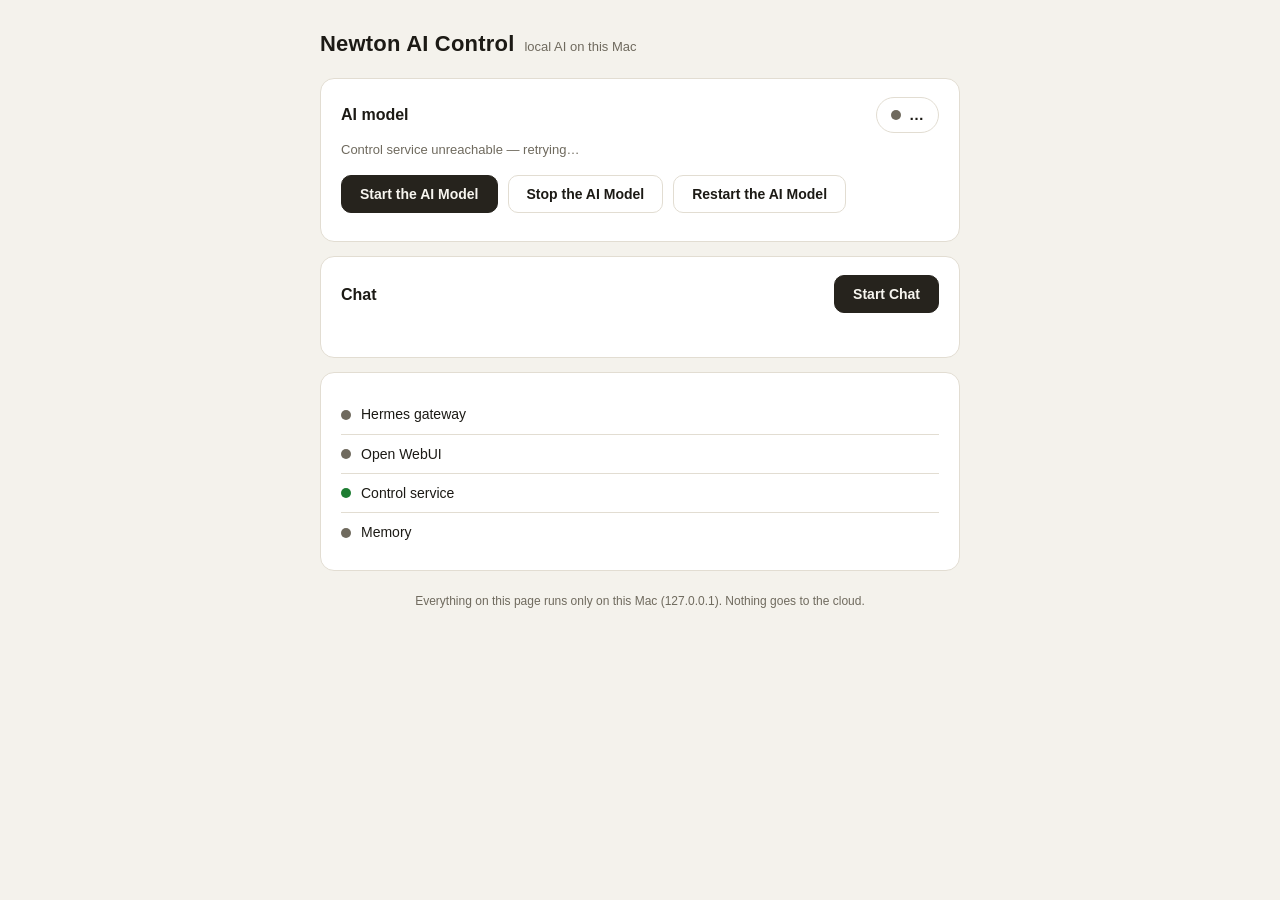
==== scripts/control-panel.html @ 0d7c9be0 "Make Qwen on-demand behind one Newton AI Control app; boot lands on model OFF Commission #4. The Mac" ====
<!DOCTYPE html>
<html lang="en">
<head>
<meta charset="utf-8">
<meta name="viewport" content="width=device-width, initial-scale=1">
<title>Newton AI Control</title>
<style>
  :root {
    --bg: #f4f2ec; --card: #ffffff; --ink: #1c1a15; --muted: #6f6a5e;
    --line: #e2ddd2; --gold: #b8860b; --green: #1e7d32; --red: #b3261e;
    --amber: #9a6b00; --amber-bg: #fdf3d7; --red-bg: #fbeae9;
    --btn: #26231d; --btn-ink: #f7f5ef;
  }
  @media (prefers-color-scheme: dark) {
    :root {
      --bg: #171512; --card: #211e19; --ink: #ece8de; --muted: #a49d8e;
      --line: #37332b; --gold: #d4a017; --green: #63c76f; --red: #ef8a80;
      --amber: #e5b64a; --amber-bg: #2e2717; --red-bg: #34201e;
      --btn: #ece8de; --btn-ink: #171512;
    }
  }
  * { box-sizing: border-box; }
  body { margin: 0; background: var(--bg); color: var(--ink);
         font: 15px/1.45 -apple-system, "SF Pro Text", Helvetica, Arial, sans-serif; }
  .wrap { max-width: 680px; margin: 0 auto; padding: 28px 20px 60px; }
  header { display: flex; align-items: baseline; gap: 10px; margin-bottom: 18px; }
  header h1 { font-size: 22px; margin: 0; letter-spacing: .2px; }
  header .sub { color: var(--muted); font-size: 13px; }
  .card { background: var(--card); border: 1px solid var(--line);
          border-radius: 14px; padding: 18px 20px; margin-bottom: 14px; }
  .model-head { display: flex; align-items: center; justify-content: space-between;
                gap: 12px; flex-wrap: wrap; }
  .model-title { font-size: 16px; font-weight: 600; }
  .pill { display: inline-flex; align-items: center; gap: 8px; font-weight: 600;
          font-size: 15px; padding: 6px 14px; border-radius: 999px;
          border: 1px solid var(--line); }
  .dot { width: 10px; height: 10px; border-radius: 50%; background: var(--muted);
         flex: none; }
  .dot.on   { background: var(--green); }
  .dot.off  { background: var(--muted); }
  .dot.warn { background: var(--amber); }
  .dot.err  { background: var(--red); }
  .dot.busy { background: var(--amber); animation: pulse 1.2s ease-in-out infinite; }
  @keyframes pulse { 50% { opacity: .35; } }
  .detail { color: var(--muted); font-size: 13px; margin-top: 8px; min-height: 18px; }
  .btnrow { display: flex; gap: 10px; margin-top: 16px; flex-wrap: wrap; }
  button, .linkbtn {
    appearance: none; border: 1px solid var(--line); background: var(--card);
    color: var(--ink); font: 600 14px/1 -apple-system, sans-serif;
    padding: 11px 18px; border-radius: 10px; cursor: pointer; text-decoration: none;
    display: inline-flex; align-items: center; gap: 8px;
  }
  button.primary, .linkbtn.primary { background: var(--btn); color: var(--btn-ink);
                                     border-color: var(--btn); }
  button:disabled { opacity: .40; cursor: default; }
  button:not(:disabled):hover, .linkbtn:hover { filter: brightness(1.06); }
  .rows { margin: 4px 0 0; }
  .row { display: flex; align-items: center; justify-content: space-between;
         padding: 9px 0; border-top: 1px solid var(--line); font-size: 14px; }
  .row:first-child { border-top: none; }
  .row .name { display: flex; align-items: center; gap: 10px; }
  .row .val { color: var(--muted); font-size: 13px; text-align: right; }
  .banner { border-radius: 12px; padding: 12px 16px; font-size: 13.5px;
            margin-bottom: 14px; border: 1px solid var(--line); display: none; }
  .banner.amber { background: var(--amber-bg); color: var(--amber); display: block; }
  .banner.red   { background: var(--red-bg);   color: var(--red);   display: block; }
  .banner code { font: 12px ui-monospace, Menlo, monospace; user-select: all;
                 word-break: break-all; }
  .lastop { font-size: 13px; color: var(--muted); margin-top: 10px; }
  .lastop.err { color: var(--red); }
  footer { color: var(--muted); font-size: 12px; margin-top: 22px;
           text-align: center; }
</style>
</head>
<body>
<div class="wrap">
  <header>
    <h1>Newton AI Control</h1>
    <span class="sub">local AI on this Mac</span>
  </header>

  <div id="banner-legacy" class="banner"></div>
  <div id="banner-b" class="banner"></div>
  <div id="banner-chat" class="banner"></div>

  <div class="card">
    <div class="model-head">
      <div class="model-title">AI model &nbsp;<span class="sub" id="model-name"></span></div>
      <span class="pill"><span class="dot" id="model-dot"></span><span id="model-state">…</span></span>
    </div>
    <div class="detail" id="model-detail">Checking…</div>
    <div class="btnrow">
      <button id="btn-start"   class="primary" onclick="op('start')">Start the AI Model</button>
      <button id="btn-stop"    onclick="op('stop')">Stop the AI Model</button>
      <button id="btn-restart" onclick="op('restart')">Restart the AI Model</button>
    </div>
    <div class="lastop" id="lastop"></div>
  </div>

  <div class="card">
    <div class="model-head">
      <div class="model-title">Chat</div>
      <a class="linkbtn primary" id="btn-chat" href="http://127.0.0.1:3000" target="_blank" rel="noopener">Start Chat</a>
    </div>
    <div class="detail" id="chat-detail"></div>
  </div>

  <div class="card">
    <div class="rows">
      <div class="row"><span class="name"><span class="dot" id="dot-hermes"></span>Hermes gateway</span><span class="val" id="val-hermes"></span></div>
      <div class="row"><span class="name"><span class="dot" id="dot-webui"></span>Open WebUI</span><span class="val" id="val-webui"></span></div>
      <div class="row"><span class="name"><span class="dot on"></span>Control service</span><span class="val" id="val-control"></span></div>
      <div class="row"><span class="name"><span class="dot" id="dot-mem"></span>Memory</span><span class="val" id="val-mem"></span></div>
    </div>
  </div>

  <footer>Everything on this page runs only on this Mac (127.0.0.1). Nothing goes to the cloud.</footer>
</div>

<script>
"use strict";
const $ = id => document.getElementById(id);
let busyClick = false;

async function op(name) {
  if (busyClick) return;
  busyClick = true;
  try {
    const r = await fetch("/api/model/" + name, {
      method: "POST",
      headers: { "X-Newton-Control": "1" }
    });
    await r.json().catch(() => ({}));
  } catch (e) { /* status poll will surface it */ }
  busyClick = false;
  refresh();
}

function dotClass(state) {
  return { Running: "on", Stopped: "off", Starting: "busy",
           Stopping: "busy", Recovering: "busy", Unhealthy: "err" }[state] || "warn";
}

function render(s) {
  const m = s.model, opn = s.operation;
  $("model-state").textContent = m.state;
  $("model-dot").className = "dot " + dotClass(m.state);
  $("model-name").textContent = m.alias ? "(" + m.alias + ", local)" : "";

  let detail = "";
  if (m.state === "Running") {
    detail = "Serving on " + (m.endpoint || "127.0.0.1:8080");
    if (m.pid) detail += " · pid " + m.pid;
    if (m.rss_gib) detail += " · " + m.rss_gib + " GiB";
  } else if (m.state === "Stopped") {
    detail = "The model is unloaded and using no memory. Start it when you need the local AI.";
  } else if (m.state === "Starting") {
    detail = "Loading the model into memory — this can take a minute or two…";
  } else if (m.state === "Stopping") {
    detail = "Unloading the model…";
  } else if (m.state === "Recovering") {
    detail = "The model stopped unexpectedly — bringing it back…";
  } else if (m.state === "Unhealthy") {
    detail = "The model is not responding normally." +
             (m.recovery && m.recovery.gave_up
              ? " Automatic recovery gave up — try Restart." : "");
  }
  if (m.error) detail += "  (" + m.error + ")";
  $("model-detail").textContent = detail;

  const inOp = !!opn;
  $("btn-start").disabled   = inOp || ["Running","Starting","Stopping","Recovering"].includes(m.state);
  $("btn-stop").disabled    = inOp || m.state === "Stopped";
  $("btn-restart").disabled = inOp || ["Stopped","Starting","Stopping"].includes(m.state);

  const lo = s.last_operation;
  const el = $("lastop");
  if (lo) {
    el.textContent = "Last action — " + lo.name + " at " + lo.finished_at_iso +
                     (lo.ok ? ": " : " FAILED: ") + (lo.message || "");
    el.className = "lastop" + (lo.ok ? "" : " err");
  } else { el.textContent = ""; }

  // chat
  $("btn-chat").href = s.chat_url;
  const webUp = s.openwebui && s.openwebui.up;
  $("btn-chat").style.opacity = webUp ? "" : ".4";
  $("chat-detail").textContent = webUp
    ? "Opens the Newton chat in your browser."
    : "Open WebUI is not responding — chat is unavailable right now.";
  const bc = $("banner-chat");
  if (webUp && m.state !== "Running" && m.state !== "Starting") {
    bc.className = "banner amber";
    bc.textContent = "Chat is available, but the AI model is stopped — messages will fail until you start the model. Nothing is ever sent to a cloud model.";
  } else { bc.className = "banner"; }

  // infra rows
  const hermesUp = s.hermes && s.hermes.up;
  $("dot-hermes").className = "dot " + (hermesUp ? "on" : "err");
  $("val-hermes").textContent = hermesUp ? "running · 127.0.0.1:8642" : "down";
  $("dot-webui").className = "dot " + (webUp ? "on" : "err");
  $("val-webui").textContent = webUp ? "running · 127.0.0.1:3000" : "down";
  $("val-control").textContent = "running · 127.0.0.1:" + s.control.port;
  const mem = s.memory || {};
  const memWarn = mem.pressure && mem.pressure !== "normal";
  $("dot-mem").className = "dot " + (memWarn ? "warn" : "on");
  $("val-mem").textContent = (mem.available_gib != null ? mem.available_gib + " GiB available · " : "")
                             + "pressure " + (mem.pressure || "?");

  // banners
  const bl = $("banner-legacy");
  if (s.legacy_daemon && s.legacy_daemon.installed) {
    bl.className = "banner amber";
    bl.innerHTML = "<b>One-time migration pending:</b> the old always-on boot service " +
      "for the model is still installed, so a reboot would auto-start the model. " +
      "Fix it once in Terminal:<br><code>" + s.legacy_daemon.migration_cmd + "</code>";
  } else { bl.className = "banner"; }

  const bb = $("banner-b");
  if (s.qwen_b && s.qwen_b.active) {
    bb.className = "banner amber";
    bb.textContent = "The maintenance worker (Qwen-B) is active (" + s.qwen_b.state +
      "). The production model cannot start until it stops.";
  } else { bb.className = "banner"; }
}

async function refresh() {
  try {
    const r = await fetch("/api/status", { cache: "no-store" });
    render(await r.json());
  } catch (e) {
    $("model-state").textContent = "…";
    $("model-detail").textContent = "Control service unreachable — retrying…";
  }
}
refresh();
setInterval(refresh, 4000);
</script>
</body>
</html>
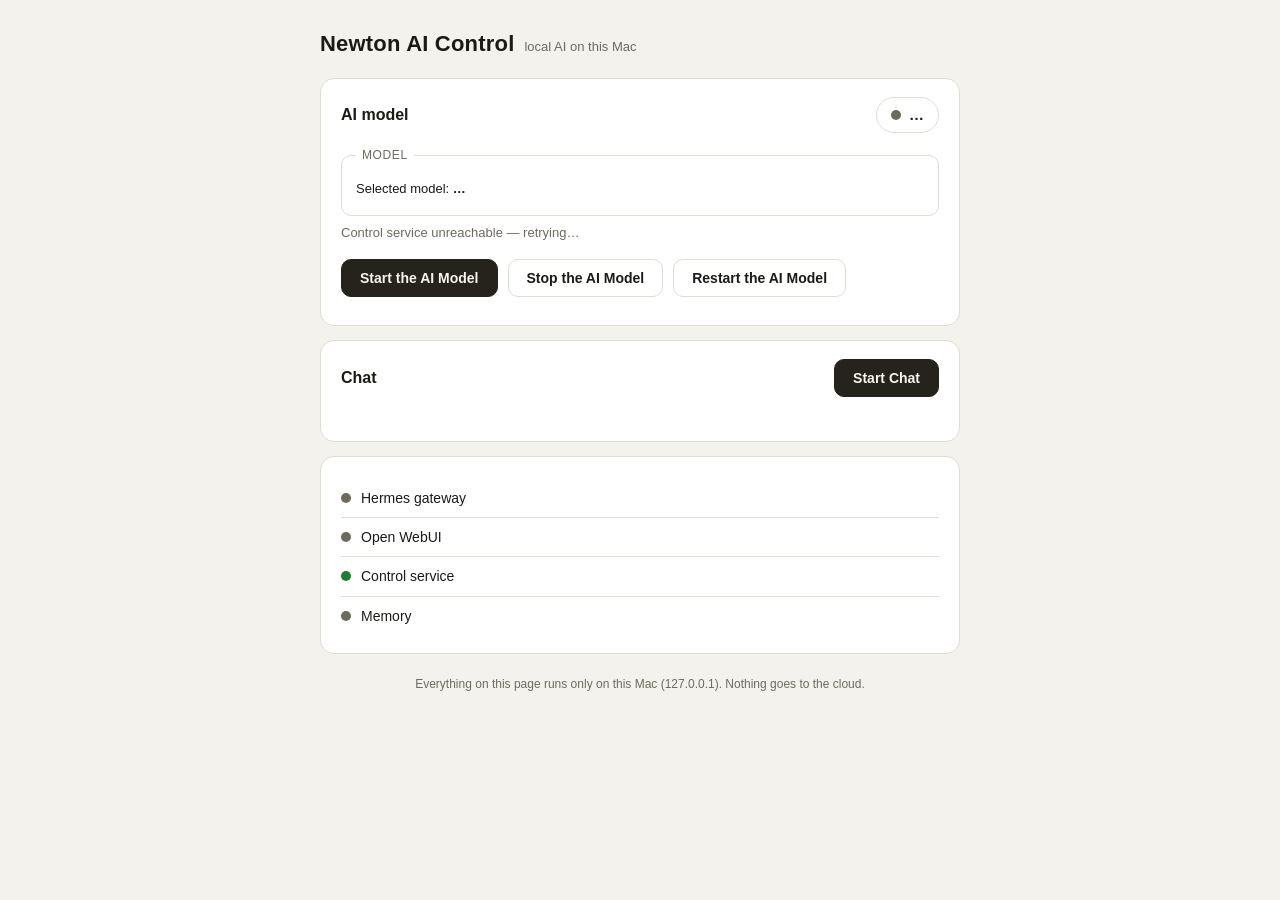
==== commit 4de54c74: "Add dual-model registry with global selection; provision Flash-Next (setup only) Commission #5. Qwen" ====
--- a/scripts/control-panel.html
+++ b/scripts/control-panel.html
@@ -68,6 +68,19 @@
                  word-break: break-all; }
   .lastop { font-size: 13px; color: var(--muted); margin-top: 10px; }
   .lastop.err { color: var(--red); }
+  fieldset.selector { border: 1px solid var(--line); border-radius: 10px;
+                      padding: 10px 14px 12px; margin: 14px 0 4px; }
+  fieldset.selector legend { font-size: 12px; color: var(--muted); padding: 0 6px;
+                             text-transform: uppercase; letter-spacing: .6px; }
+  fieldset.selector:disabled { opacity: .7; }
+  .opt { display: flex; align-items: baseline; gap: 10px; padding: 6px 0; font-size: 14px; }
+  .opt input { margin: 0; }
+  .opt .rt { color: var(--muted); font-size: 12px; }
+  .opt.unavail { color: var(--muted); }
+  .opt.unavail .why { color: var(--amber); font-size: 12px; }
+  .selected-line { font-size: 13px; margin-top: 6px; }
+  .lock-note { font-size: 12px; color: var(--amber); margin-top: 4px; min-height: 0; }
+  .sel-error { font-size: 12px; color: var(--red); margin-top: 4px; }
   footer { color: var(--muted); font-size: 12px; margin-top: 22px;
            text-align: center; }
 </style>
@@ -88,6 +101,14 @@
       <div class="model-title">AI model &nbsp;<span class="sub" id="model-name"></span></div>
       <span class="pill"><span class="dot" id="model-dot"></span><span id="model-state">…</span></span>
     </div>
+    <fieldset class="selector" id="model-selector">
+      <legend>Model</legend>
+      <div id="model-options"></div>
+      <div class="selected-line">Selected model: <b id="selected-name">…</b>
+        <span class="sub" id="selected-runtime"></span></div>
+      <div class="lock-note" id="lock-note"></div>
+      <div class="sel-error" id="sel-error"></div>
+    </fieldset>
     <div class="detail" id="model-detail">Checking…</div>
     <div class="btnrow">
       <button id="btn-start"   class="primary" onclick="op('start')">Start the AI Model</button>
@@ -136,6 +157,52 @@
   refresh();
 }
 
+let selectBusy = false;
+async function selectModel(id) {
+  if (selectBusy) return;
+  selectBusy = true;
+  $("sel-error").textContent = "";
+  try {
+    const r = await fetch("/api/model/select", {
+      method: "POST",
+      headers: { "X-Newton-Control": "1", "Content-Type": "application/json" },
+      body: JSON.stringify({ model: id })
+    });
+    const j = await r.json().catch(() => ({}));
+    if (!r.ok) $("sel-error").textContent = "Not changed: " + (j.error || ("HTTP " + r.status));
+  } catch (e) {
+    $("sel-error").textContent = "Not changed: control service unreachable";
+  }
+  selectBusy = false;
+  refresh();
+}
+
+function renderModels(s) {
+  const box = $("model-options");
+  const sel = s.selection || {};
+  const locked = !!s.selection_locked;
+  const opts = Object.values(s.models || {});
+  const html = opts.map(m => {
+    const dis = locked || !m.available;
+    const why = m.available ? "" :
+      ' <span class="why">— unavailable: ' + (m.reasons || []).join("; ") + "</span>";
+    return '<label class="opt' + (m.available ? "" : " unavail") + '">' +
+      '<input type="radio" name="model" value="' + m.id + '"' +
+      (m.selected ? " checked" : "") + (dis ? " disabled" : "") +
+      ' onchange="selectModel(\'' + m.id + '\')">' +
+      '<span>' + m.display_name + (m.default ? ' <span class="rt">(default)</span>' : "") +
+      ' <span class="rt">· ' + m.runtime + '</span>' + why + '</span></label>';
+  }).join("");
+  if (box.innerHTML !== html) box.innerHTML = html;
+  $("selected-name").textContent = sel.display_name || "—";
+  $("selected-runtime").textContent = sel.runtime ? "· " + sel.runtime : "";
+  $("lock-note").textContent = locked
+    ? "The model can only be changed while everything is stopped (" +
+      (s.selection_lock_reasons || []).join("; ") + ")."
+    : "Changing the selection only records it — nothing starts until you click Start.";
+  if (s.registry_error) $("sel-error").textContent = "Registry problem: " + s.registry_error;
+}
+
 function dotClass(state) {
   return { Running: "on", Stopped: "off", Starting: "busy",
            Stopping: "busy", Recovering: "busy", Unhealthy: "err" }[state] || "warn";
@@ -145,7 +212,11 @@
   const m = s.model, opn = s.operation;
   $("model-state").textContent = m.state;
   $("model-dot").className = "dot " + dotClass(m.state);
-  $("model-name").textContent = m.alias ? "(" + m.alias + ", local)" : "";
+  const runningName = m.running_model && s.models && s.models[m.running_model]
+    ? s.models[m.running_model].display_name : null;
+  $("model-name").textContent = runningName && m.state !== "Stopped"
+    ? "(" + runningName + ", local)" : "(local)";
+  renderModels(s);
 
   let detail = "";
   if (m.state === "Running") {
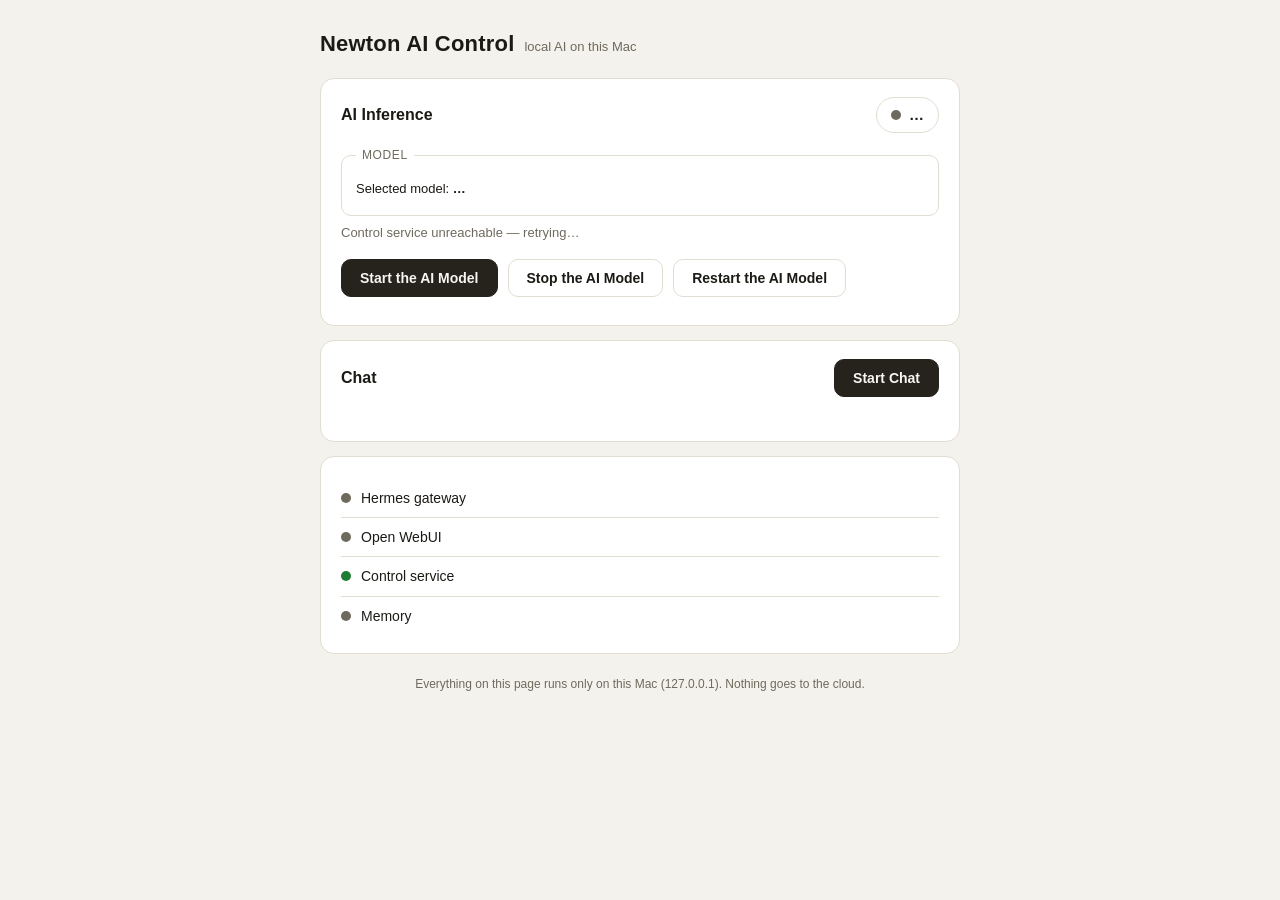
==== commit d503afc9: "fix(inference): bind agent identity to verified resident generation (bug class: stale identity)" ====
--- a/scripts/control-panel.html
+++ b/scripts/control-panel.html
@@ -98,7 +98,7 @@
 
   <div class="card">
     <div class="model-head">
-      <div class="model-title">AI model &nbsp;<span class="sub" id="model-name"></span></div>
+      <div class="model-title">AI Inference &nbsp;<span class="sub" id="model-name"></span></div>
       <span class="pill"><span class="dot" id="model-dot"></span><span id="model-state">…</span></span>
     </div>
     <fieldset class="selector" id="model-selector">
@@ -223,6 +223,9 @@
     detail = "Serving on " + (m.endpoint || "127.0.0.1:8080");
     if (m.pid) detail += " · pid " + m.pid;
     if (m.rss_gib) detail += " · " + m.rss_gib + " GiB";
+    if (!m.identity || m.identity.verification_status !== "verified") {
+      detail += " · resident identity unverified";
+    }
   } else if (m.state === "Stopped") {
     detail = "The model is unloaded and using no memory. Start it when you need the local AI.";
   } else if (m.state === "Starting") {
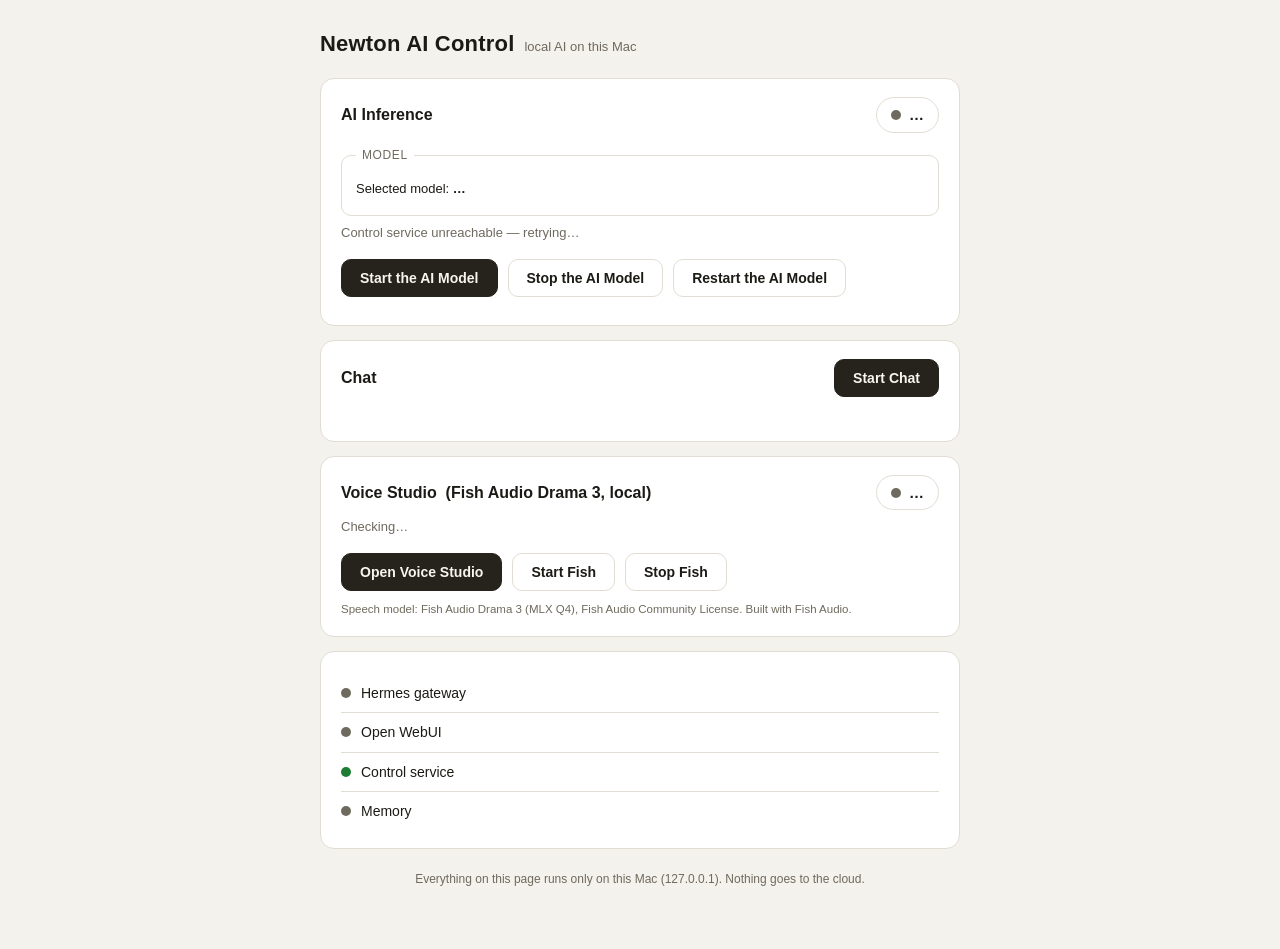
==== commit 9fe31f32: "feat(voice): Voice Studio page and Newton AI Control integration A dedicated /voice page in the pane" ====
--- a/scripts/control-panel.html
+++ b/scripts/control-panel.html
@@ -78,9 +78,18 @@
   .opt .rt { color: var(--muted); font-size: 12px; }
   .opt.unavail { color: var(--muted); }
   .opt.unavail .why { color: var(--amber); font-size: 12px; }
+  .opt .fit { font-size: 12px; color: var(--muted); }
+  .opt .fit.tight, .opt .fit.wont_fit { color: var(--amber); }
+  .memwarn { display: none; margin-top: 12px; padding: 10px 14px; border-radius: 10px;
+             font-size: 13px; background: var(--amber-bg); color: var(--amber);
+             border: 1px solid var(--line); }
+  .memwarn.show { display: block; }
+  .lastop .logpath { display: block; font: 11.5px ui-monospace, Menlo, monospace;
+                     color: var(--muted); margin-top: 3px; word-break: break-all; }
   .selected-line { font-size: 13px; margin-top: 6px; }
   .lock-note { font-size: 12px; color: var(--amber); margin-top: 4px; min-height: 0; }
   .sel-error { font-size: 12px; color: var(--red); margin-top: 4px; }
+  .attrib { font-size: 11.5px; color: var(--muted); margin-top: 10px; }
   footer { color: var(--muted); font-size: 12px; margin-top: 22px;
            text-align: center; }
 </style>
@@ -110,6 +119,7 @@
       <div class="sel-error" id="sel-error"></div>
     </fieldset>
     <div class="detail" id="model-detail">Checking…</div>
+    <div class="memwarn" id="mem-warn"></div>
     <div class="btnrow">
       <button id="btn-start"   class="primary" onclick="op('start')">Start the AI Model</button>
       <button id="btn-stop"    onclick="op('stop')">Stop the AI Model</button>
@@ -124,6 +134,22 @@
       <a class="linkbtn primary" id="btn-chat" href="http://127.0.0.1:3000" target="_blank" rel="noopener">Start Chat</a>
     </div>
     <div class="detail" id="chat-detail"></div>
+  </div>
+
+  <div class="card" id="fish-card">
+    <div class="model-head">
+      <div class="model-title">Voice Studio &nbsp;<span class="sub" id="fish-name">(Fish Audio Drama 3, local)</span></div>
+      <span class="pill"><span class="dot" id="fish-dot"></span><span id="fish-state">…</span></span>
+    </div>
+    <div class="detail" id="fish-detail">Checking…</div>
+    <div class="memwarn" id="fish-warn"></div>
+    <div class="btnrow">
+      <a class="linkbtn primary" id="btn-voice" href="/voice">Open Voice Studio</a>
+      <button id="btn-fish-start" onclick="fishOp('start')">Start Fish</button>
+      <button id="btn-fish-stop" onclick="fishOp('stop')">Stop Fish</button>
+    </div>
+    <div class="lastop" id="fish-lastop"></div>
+    <div class="attrib">Speech model: Fish Audio Drama 3 (MLX Q4), Fish Audio Community License. Built with Fish Audio.</div>
   </div>
 
   <div class="card">
@@ -155,6 +181,80 @@
   } catch (e) { /* status poll will surface it */ }
   busyClick = false;
   refresh();
+}
+
+async function fishOp(name) {
+  if (busyClick) return;
+  busyClick = true;
+  try {
+    const r = await fetch("/api/fish/" + name, {
+      method: "POST",
+      headers: { "X-Newton-Control": "1" }
+    });
+    const j = await r.json().catch(() => ({}));
+    if (!r.ok) {
+      $("fish-lastop").textContent = j.error || ("HTTP " + r.status);
+      $("fish-lastop").className = "lastop err";
+    }
+  } catch (e) { /* status poll will surface it */ }
+  busyClick = false;
+  refresh();
+}
+
+function renderFish(s) {
+  const f = s.fish;
+  const card = $("fish-card");
+  if (!f) {   // the control service predates Voice Studio: it needs one restart
+    $("fish-state").textContent = "Not loaded";
+    $("fish-dot").className = "dot warn";
+    $("fish-detail").textContent = "Voice Studio is installed but the control service has not been restarted since, so it is not active yet.";
+    ["btn-fish-start", "btn-fish-stop"].forEach(id => $(id).disabled = true);
+    return;
+  }
+  const st = f.state || "Unknown";
+  $("fish-state").textContent = st === "Ready" ? "Ready" : st;
+  $("fish-dot").className = "dot " + ({ Ready: "on", Busy: "busy", Starting: "busy",
+    Stopping: "busy", Recovering: "busy", Stopped: "off", Failed: "err" }[st] || "warn");
+  const mem = f.memory || {};
+  let d = "";
+  if (!f.available) d = f.error || "Voice Studio is unavailable.";
+  else if (st === "Ready" || st === "Busy")
+    d = (st === "Busy" ? "Generating speech" : "Ready") + (mem.mlx_active_gib != null ? " · model " + mem.mlx_active_gib.toFixed(1) + " GiB" : "") + (f.pid ? " · pid " + f.pid : "");
+  else if (st === "Stopped") d = "The speech model is not loaded and uses no memory.";
+  else if (st === "Starting") d = "Loading the speech model…";
+  else if (st === "Stopping") d = "Unloading the speech model…";
+  else if (st === "Recovering") d = "The speech model stopped unexpectedly — restarting it…";
+  else if (st === "Failed") d = "The speech model is not working." + (f.last_operation ? " " + f.last_operation.message : "");
+  $("fish-detail").textContent = d;
+  const names = f.model_names || {};
+  const blocked = (f.blocked_by || []).map(id => names[id] || id);
+  const w = $("fish-warn");
+  if (blocked.length) {
+    w.textContent = blocked.join(", ") + " is active, so Fish can't start: they are never allowed to run together.";
+    w.className = "memwarn show";
+  } else { w.className = "memwarn"; w.textContent = ""; }
+  const op = f.operation;
+  const cancellable = op && ["start", "restart"].includes(op.name) && !op.cancelling;
+  $("btn-fish-start").disabled = !f.available || !!op || ["Ready", "Busy", "Starting", "Stopping", "Recovering"].includes(st);
+  $("btn-fish-stop").disabled = !f.available || (op ? !cancellable : st === "Stopped");
+  const lo = f.last_operation, el = $("fish-lastop");
+  if (lo) {
+    el.textContent = "Last action — " + lo.name + " at " + lo.finished_at_iso +
+      (lo.cancelled ? " (cancelled): " : lo.ok ? ": " : " FAILED: ") + (lo.message || "");
+    el.className = "lastop" + (lo.ok ? "" : " err");
+  } else if (!el.classList.contains("err")) { el.textContent = ""; }
+}
+
+function fishConflict(s) {
+  // Fish and a model it may never run beside: say so before Start is pressed.
+  const f = s.fish, sel = s.selection || {};
+  if (!f || !f.available || !sel.id) return "";
+  const active = ["Ready", "Busy", "Starting", "Recovering"].includes(f.state);
+  const rule = (f.compatibility || {})[sel.id] || "prohibited";
+  if (!active || rule === "conditional" || (s.model && s.model.state !== "Stopped")) return "";
+  return "The Fish speech model (Voice Studio) is " + f.state.toLowerCase() + ", and " +
+    (sel.display_name || sel.id) + " is never allowed to run at the same time, so Start will be refused. " +
+    "Stop Fish first, or choose a model that may run alongside it.";
 }
 
 let selectBusy = false;
@@ -186,12 +286,18 @@
     const dis = locked || !m.available;
     const why = m.available ? "" :
       ' <span class="why">— unavailable: ' + (m.reasons || []).join("; ") + "</span>";
+    const fit = m.memory_fit;
+    const fitText = { fits: "fits in free memory", tight: "memory is tight",
+                      wont_fit: "probably won't fit right now" };
+    const fitHint = (m.available && fit && fitText[fit.verdict])
+      ? ' <span class="fit ' + fit.verdict + '" title="' + esc(fit.summary || "") + '">· ' +
+        fitText[fit.verdict] + "</span>" : "";
     return '<label class="opt' + (m.available ? "" : " unavail") + '">' +
       '<input type="radio" name="model" value="' + m.id + '"' +
       (m.selected ? " checked" : "") + (dis ? " disabled" : "") +
       ' onchange="selectModel(\'' + m.id + '\')">' +
       '<span>' + m.display_name + (m.default ? ' <span class="rt">(default)</span>' : "") +
-      ' <span class="rt">· ' + m.runtime + '</span>' + why + '</span></label>';
+      ' <span class="rt">· ' + m.runtime + '</span>' + fitHint + why + '</span></label>';
   }).join("");
   if (box.innerHTML !== html) box.innerHTML = html;
   $("selected-name").textContent = sel.display_name || "—";
@@ -201,6 +307,34 @@
       (s.selection_lock_reasons || []).join("; ") + ")."
     : "Changing the selection only records it — nothing starts until you click Start.";
   if (s.registry_error) $("sel-error").textContent = "Registry problem: " + s.registry_error;
+}
+
+function esc(t) {
+  return String(t).replace(/[&<>"']/g, c => ({ "&": "&amp;", "<": "&lt;", ">": "&gt;",
+                                              '"': "&quot;", "'": "&#39;" })[c]);
+}
+
+function memWarning(s) {
+  // Advisory only: shown before Start while everything is stopped. The engine's
+  // own check still decides; Start is never blocked by this.
+  const sel = s.selection || {};
+  const m = (s.models || {})[sel.id];
+  const fit = m && m.memory_fit;
+  if (!fit || !["wont_fit", "tight"].includes(fit.verdict) || s.selection_locked ||
+      (s.model && s.model.state !== "Stopped")) return "";
+  const est = fit.authoritative ? "" : " (estimate)";
+  const need = "it needs about " + fit.required_gib.toFixed(1) + " GiB free and " +
+               fit.available_gib.toFixed(1) + " GiB is free" + est;
+  if (fit.verdict === "wont_fit") {
+    return m.display_name + " probably won't fit in the memory that is free right now: " +
+           need + ". Close other memory-heavy apps first. You can still try — the engine " +
+           "checks for itself and refuses safely, and you will see why within seconds.";
+  }
+  if (fit.verdict === "tight") {
+    return "Memory is tight for " + m.display_name + ": " + need +
+           ". Starting may be refused if memory use grows.";
+  }
+  return "";
 }
 
 function dotClass(state) {
@@ -231,7 +365,8 @@
   } else if (m.state === "Starting") {
     detail = "Loading the model into memory — this can take a minute or two…";
   } else if (m.state === "Stopping") {
-    detail = "Unloading the model…";
+    detail = (opn && opn.cancelling) ? "Cancelling the start and unloading the model…"
+                                     : "Unloading the model…";
   } else if (m.state === "Recovering") {
     detail = "The model stopped unexpectedly — bringing it back…";
   } else if (m.state === "Unhealthy") {
@@ -243,17 +378,33 @@
   $("model-detail").textContent = detail;
 
   const inOp = !!opn;
+  // Stop stays available while a start/restart is in flight: it cancels it.
+  const cancellable = inOp && ["start", "restart"].includes(opn.name) && !opn.cancelling;
   $("btn-start").disabled   = inOp || ["Running","Starting","Stopping","Recovering"].includes(m.state);
-  $("btn-stop").disabled    = inOp || m.state === "Stopped";
+  $("btn-stop").disabled    = inOp ? !cancellable : m.state === "Stopped";
+  $("btn-stop").title       = cancellable ? "Cancels the start and unloads the model" : "";
   $("btn-restart").disabled = inOp || ["Stopped","Starting","Stopping"].includes(m.state);
+
+  const mw = fishConflict(s) || memWarning(s);
+  $("mem-warn").textContent = mw;
+  $("mem-warn").className = "memwarn" + (mw ? " show" : "");
 
   const lo = s.last_operation;
   const el = $("lastop");
   if (lo) {
     el.textContent = "Last action — " + lo.name + " at " + lo.finished_at_iso +
-                     (lo.ok ? ": " : " FAILED: ") + (lo.message || "");
+                     (lo.cancelled ? " (cancelled): " : lo.ok ? ": " : " FAILED: ") +
+                     (lo.message || "");
+    if (!lo.ok && lo.log) {
+      const lp = document.createElement("span");
+      lp.className = "logpath";
+      lp.textContent = "Engine log: " + lo.log;
+      el.appendChild(lp);
+    }
     el.className = "lastop" + (lo.ok ? "" : " err");
   } else { el.textContent = ""; }
+
+  renderFish(s);
 
   // chat
   $("btn-chat").href = s.chat_url;
@@ -278,8 +429,11 @@
   const mem = s.memory || {};
   const memWarn = mem.pressure && mem.pressure !== "normal";
   $("dot-mem").className = "dot " + (memWarn ? "warn" : "on");
-  $("val-mem").textContent = (mem.available_gib != null ? mem.available_gib + " GiB available · " : "")
-                             + "pressure " + (mem.pressure || "?");
+  const memFree = mem.models_free_gib != null ? mem.models_free_gib + " GiB free for models · "
+                : mem.available_gib != null ? mem.available_gib + " GiB available · " : "";
+  $("val-mem").textContent = memFree + "pressure " + (mem.pressure || "?");
+  $("val-mem").title = "Free memory as the model engine counts it before loading " +
+                       "(physical memory minus wired, compressed and app memory).";
 
   // banners
   const bl = $("banner-legacy");
@@ -298,17 +452,26 @@
   } else { bb.className = "banner"; }
 }
 
+let pollMs = 4000;
 async function refresh() {
   try {
     const r = await fetch("/api/status", { cache: "no-store" });
-    render(await r.json());
+    const s = await r.json();
+    render(s);
+    // Poll every second while an operation runs, so its outcome (and any
+    // failure reason) shows up promptly; every 4 s otherwise.
+    pollMs = s.operation ? 1000 : 4000;
   } catch (e) {
     $("model-state").textContent = "…";
     $("model-detail").textContent = "Control service unreachable — retrying…";
-  }
-}
-refresh();
-setInterval(refresh, 4000);
+    pollMs = 4000;
+  }
+}
+async function loop() {
+  await refresh();
+  setTimeout(loop, pollMs);
+}
+loop();
 </script>
 </body>
 </html>
